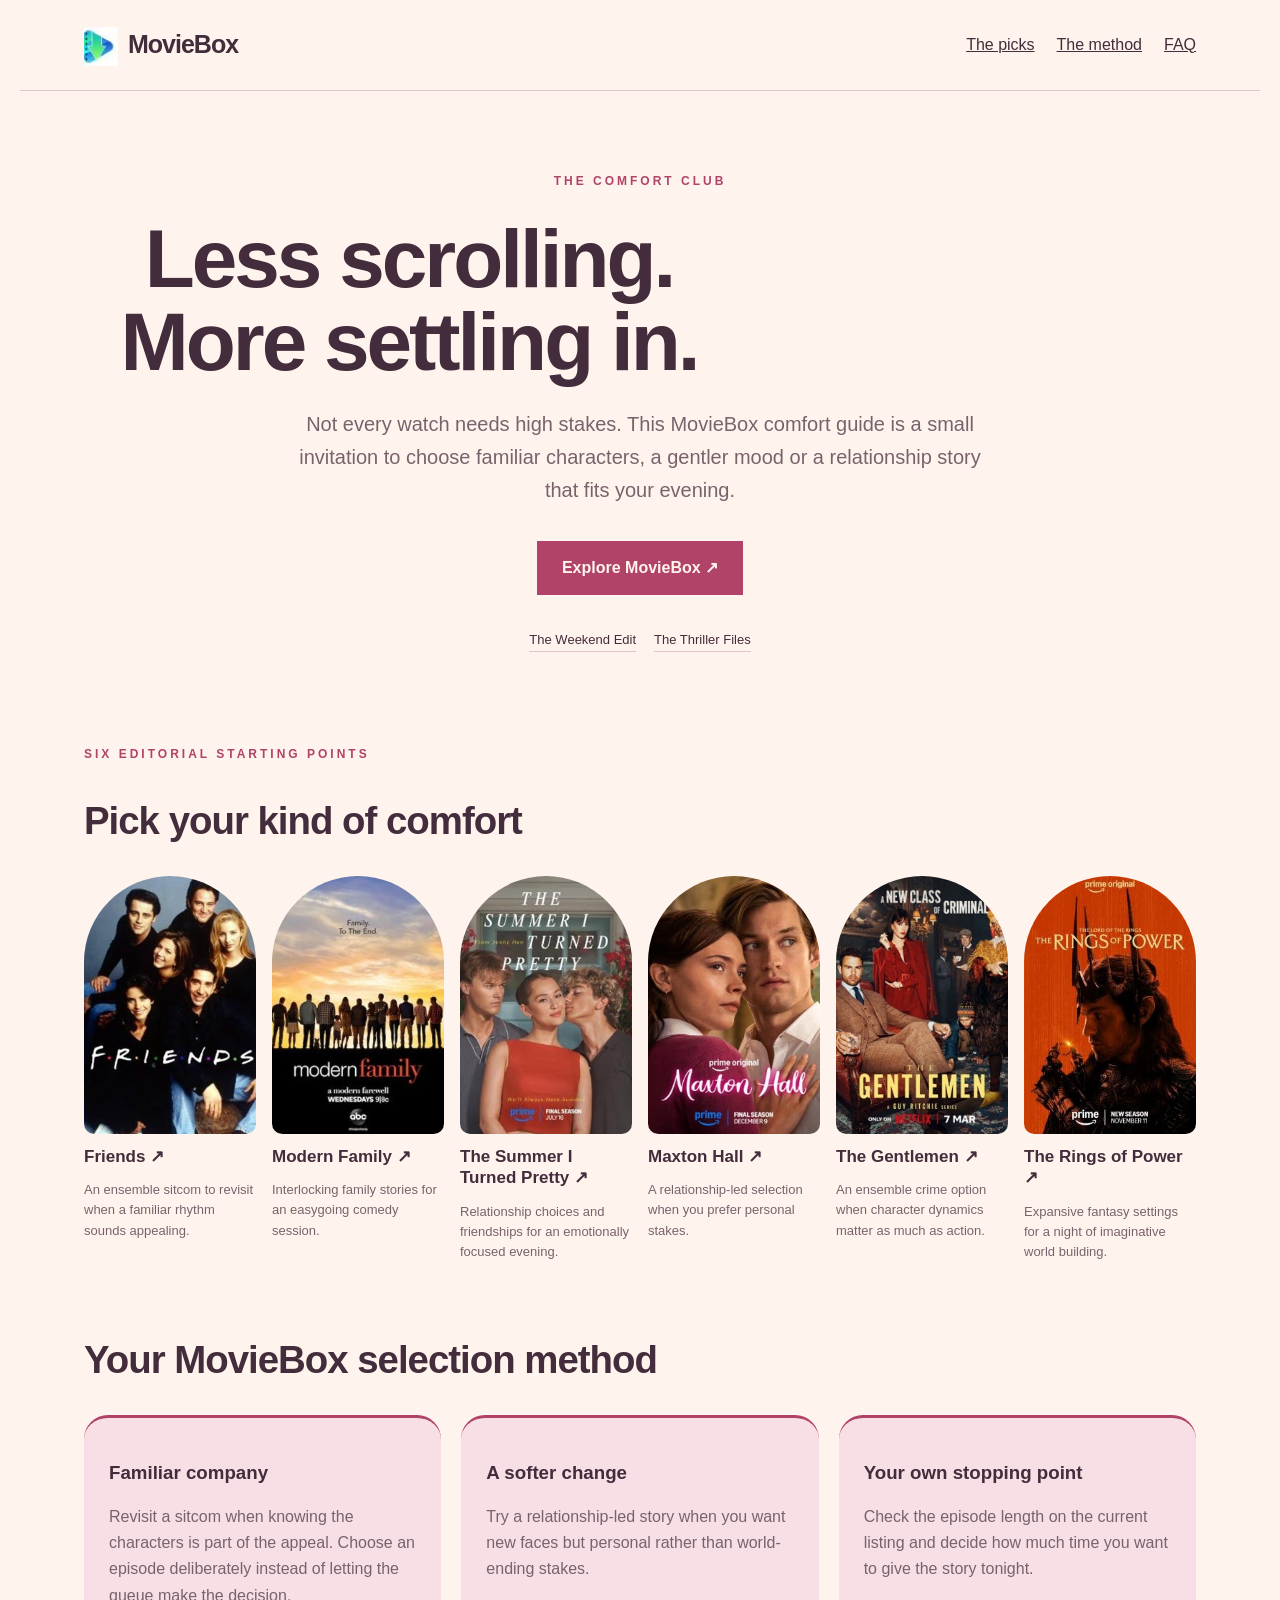
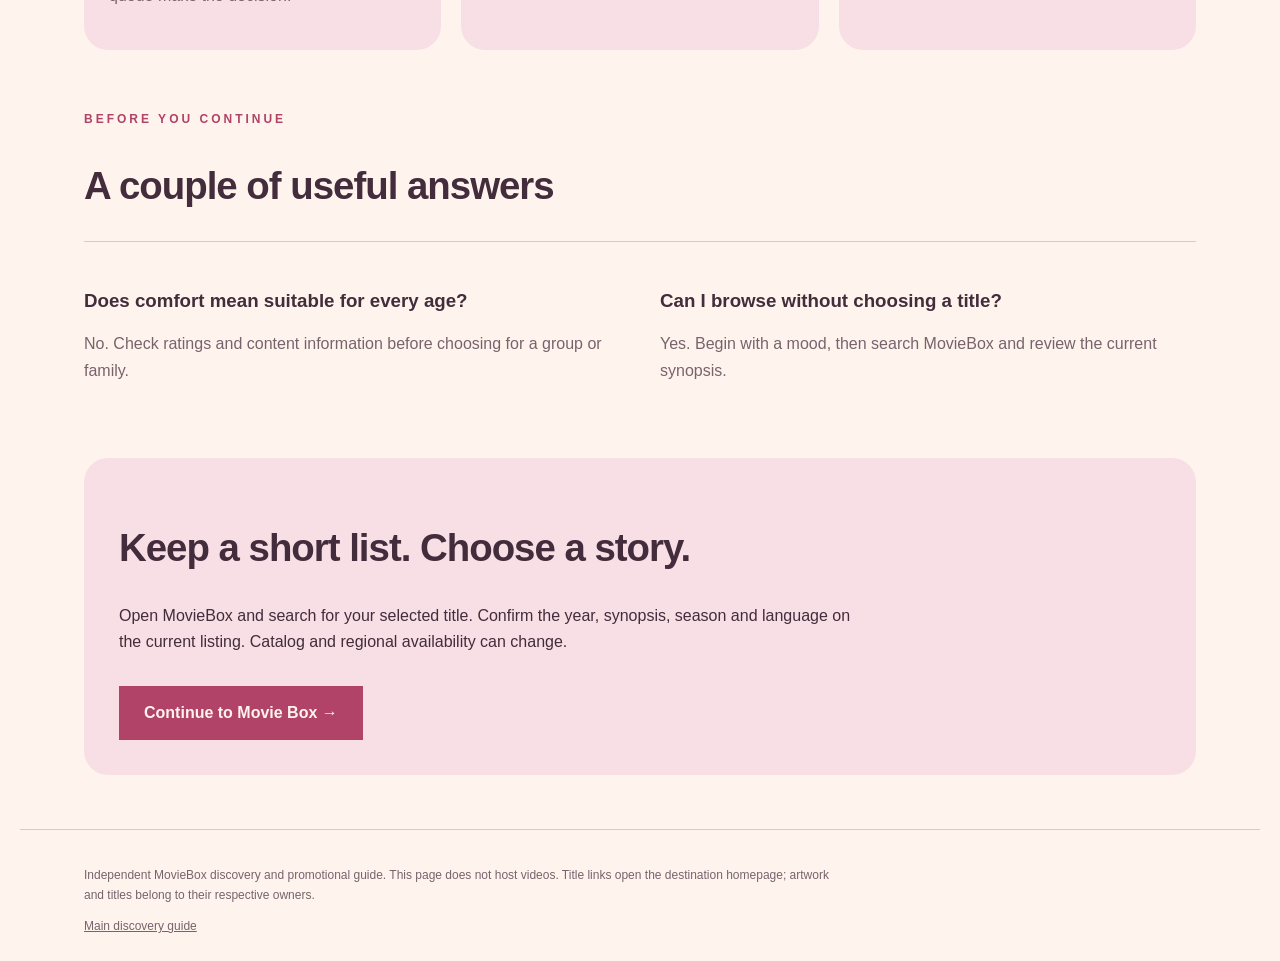
==== moviebox-comfort/index.html @ eea28c52 "Add three distinct MovieBox discovery pages with campaign tracking" ====
<!doctype html><html lang="en"><head><meta charset="utf-8"><meta name="viewport" content="width=device-width,initial-scale=1"><title>MovieBox Comfort Club | Comedy &amp; Feel-Good Watch Ideas</title><meta name="description" content="Find a lighter MovieBox watch with comfort comedies, familiar ensembles and relationship-led stories. Create a relaxed queue without endless scrolling."><meta name="keywords" content="moviebox comedy, movie box comfort watch, feel good series"><meta name="robots" content="index,follow"><link rel="canonical" href="https://ajingyx.github.io/movie-box/moviebox-comfort/"><meta property="og:type" content="website"><meta property="og:title" content="MovieBox Comfort Club | Comedy &amp; Feel-Good Watch Ideas"><meta property="og:description" content="Find a lighter MovieBox watch with comfort comedies, familiar ensembles and relationship-led stories. Create a relaxed queue without endless scrolling."><meta property="og:url" content="https://ajingyx.github.io/movie-box/moviebox-comfort/"><meta property="og:image" content="https://ajingyx.github.io/movie-box/assets/poster-31.jpg"><link rel="stylesheet" href="../editions.css"><script async src="https://www.googletagmanager.com/gtag/js?id=G-G60GH1EZV3"></script><script>window.dataLayer=window.dataLayer||[];function gtag(){dataLayer.push(arguments);}gtag('js',new Date());gtag('config','G-G60GH1EZV3');</script></head><body class="peach"><header><a class="brand" href="../"><img src="../assets/logo.png" alt="MovieBox">MovieBox</a><nav aria-label="Page navigation"><a href="#picks">The picks</a><a href="#method">The method</a><a href="#faq">FAQ</a></nav></header><main><section class="hero"><span class="eyebrow">THE COMFORT CLUB</span><h1>Less scrolling. More settling in.</h1><p class="intro">Not every watch needs high stakes. This MovieBox comfort guide is a small invitation to choose familiar characters, a gentler mood or a relationship story that fits your evening.</p><a class="cta" href="https://themoviebox.xyz?utm_source=sitesgithub3">Explore MovieBox ↗</a><div class="index"><a href="../moviebox-weekend/">The Weekend Edit</a><a href="../moviebox-thriller/">The Thriller Files</a></div></section><section class="collection" id="picks"><span class="eyebrow">SIX EDITORIAL STARTING POINTS</span><h2>Pick your kind of comfort</h2><div class="cards"><article class="card"><img src="../assets/poster-31.jpg" alt="Friends poster" loading="lazy"><h3><a href="https://themoviebox.xyz?utm_source=sitesgithub3">Friends ↗</a></h3><p>An ensemble sitcom to revisit when a familiar rhythm sounds appealing.</p></article><article class="card"><img src="../assets/poster-33.jpg" alt="Modern Family poster" loading="lazy"><h3><a href="https://themoviebox.xyz?utm_source=sitesgithub3">Modern Family ↗</a></h3><p>Interlocking family stories for an easygoing comedy session.</p></article><article class="card"><img src="../assets/poster-25.jpg" alt="The Summer I Turned Pretty poster" loading="lazy"><h3><a href="https://themoviebox.xyz?utm_source=sitesgithub3">The Summer I Turned Pretty ↗</a></h3><p>Relationship choices and friendships for an emotionally focused evening.</p></article><article class="card"><img src="../assets/poster-26.jpg" alt="Maxton Hall poster" loading="lazy"><h3><a href="https://themoviebox.xyz?utm_source=sitesgithub3">Maxton Hall ↗</a></h3><p>A relationship-led selection when you prefer personal stakes.</p></article><article class="card"><img src="../assets/poster-18.jpg" alt="The Gentlemen poster" loading="lazy"><h3><a href="https://themoviebox.xyz?utm_source=sitesgithub3">The Gentlemen ↗</a></h3><p>An ensemble crime option when character dynamics matter as much as action.</p></article><article class="card"><img src="../assets/poster-01.jpg" alt="The Rings of Power poster" loading="lazy"><h3><a href="https://themoviebox.xyz?utm_source=sitesgithub3">The Rings of Power ↗</a></h3><p>Expansive fantasy settings for a night of imaginative world building.</p></article></div></section><section id="method"><h2>Your MovieBox selection method</h2><div class="method"><article><h3>Familiar company</h3><p>Revisit a sitcom when knowing the characters is part of the appeal. Choose an episode deliberately instead of letting the queue make the decision.</p></article><article><h3>A softer change</h3><p>Try a relationship-led story when you want new faces but personal rather than world-ending stakes.</p></article><article><h3>Your own stopping point</h3><p>Check the episode length on the current listing and decide how much time you want to give the story tonight.</p></article></div></section><section id="faq"><span class="eyebrow">BEFORE YOU CONTINUE</span><h2>A couple of useful answers</h2><div class="faq"><article><h3>Does comfort mean suitable for every age?</h3><p>No. Check ratings and content information before choosing for a group or family.</p></article><article><h3>Can I browse without choosing a title?</h3><p>Yes. Begin with a mood, then search MovieBox and review the current synopsis.</p></article></div></section><section class="closing"><h2>Keep a short list. Choose a story.</h2><p>Open MovieBox and search for your selected title. Confirm the year, synopsis, season and language on the current listing. Catalog and regional availability can change.</p><a class="cta" href="https://themoviebox.xyz?utm_source=sitesgithub3">Continue to Movie Box →</a></section></main><footer><p>Independent MovieBox discovery and promotional guide. This page does not host videos. Title links open the destination homepage; artwork and titles belong to their respective owners.</p><a href="../">Main discovery guide</a></footer></body></html>
---- editions.css ----
*{box-sizing:border-box}html{scroll-behavior:smooth}body{margin:0;font:16px/1.65 Arial,sans-serif;background:var(--bg);color:var(--ink)}a{color:inherit}a:focus-visible{outline:3px solid var(--accent);outline-offset:6px}a:hover{background:var(--accent);color:var(--bg)}header,main,footer{max-width:1240px;margin:auto;padding:24px 5%}header{display:flex;justify-content:space-between;align-items:center;border-bottom:1px solid var(--line)}nav{display:flex;gap:22px}.brand{font-weight:900;text-decoration:none;letter-spacing:-1px;font-size:25px}.brand img{width:34px;vertical-align:middle;margin-right:10px}.eyebrow{font-size:12px;letter-spacing:3px;font-weight:bold;color:var(--accent)}h1{font-size:clamp(42px,6.4vw,88px);line-height:1.02;letter-spacing:-3px;max-width:860px;margin:24px 0}h2{font-size:clamp(26px,3vw,42px);line-height:1.2;letter-spacing:-1px}h3{line-height:1.25}p{max-width:750px}.hero{padding:52px 0 58px;position:relative}.intro{font-size:20px;max-width:700px;color:var(--muted)}.cta{display:inline-block;border:1px solid var(--accent);padding:13px 24px;background:var(--accent);color:var(--bg);font-weight:bold;text-decoration:none;margin-top:14px}.cta:hover{background:var(--ink);color:var(--bg)}.index{display:flex;gap:18px;flex-wrap:wrap;margin-top:34px}.index a{text-decoration:none;border-bottom:1px solid var(--line);font-size:13px}.collection{padding:30px 0}.cards{display:grid;grid-template-columns:repeat(6,minmax(0,1fr));gap:16px}.card img{width:100%;aspect-ratio:2/3;object-fit:cover;display:block}.card h3{font-size:17px;margin:12px 0 6px}.card p{font-size:13px;line-height:1.55;color:var(--muted)}.card a{text-decoration:none}.method{display:grid;grid-template-columns:repeat(3,1fr);gap:20px;margin:30px 0 55px}.method article{padding:25px;background:var(--panel);border-top:3px solid var(--accent)}.method p,.faq p{color:var(--muted)}.faq{display:grid;grid-template-columns:1fr 1fr;gap:40px;border-top:1px solid var(--line);padding:28px 0}.closing{margin:30px 0;padding:35px;background:var(--panel)}footer{font-size:12px;color:var(--muted);border-top:1px solid var(--line)}.paper{--bg:#f5f0e6;--ink:#26251f;--muted:#666153;--accent:#9d4328;--panel:#e9e2d4;--line:#c9c0ae}.paper h1,.paper h2{font-family:Georgia,serif;font-weight:normal}.paper .hero{border-bottom:5px double var(--ink)}.paper .cards{grid-template-columns:repeat(3,1fr)}.paper .card{display:grid;grid-template-columns:90px 1fr;gap:16px;border-bottom:1px solid var(--line);padding-bottom:20px}.paper .card img{grid-row:1/3}.paper .card h3,.paper .card p{margin:0}.noir{--bg:#10151b;--ink:#edf2f5;--muted:#a6b2bd;--accent:#78e0df;--panel:#1a242e;--line:#35424c}.noir .eyebrow,.noir .index,.noir .method h3{font-family:monospace}.noir .hero{padding-right:15%;border-left:2px solid var(--accent);padding-left:30px}.noir .card{border:1px solid var(--line);padding:10px}.peach{--bg:#fff4ed;--ink:#432c3b;--muted:#78636d;--accent:#b14268;--panel:#f7dfe5;--line:#dfc6ce}.peach h1{max-width:650px}.peach .hero{text-align:center}.peach .hero p{margin-left:auto;margin-right:auto}.peach .index{justify-content:center}.peach .card img{border-radius:100px 100px 12px 12px}.peach .method article,.peach .closing{border-radius:24px}.atlas{--bg:#122c29;--ink:#f4edd8;--muted:#b5c7b6;--accent:#d9bd73;--panel:#203d35;--line:#496155}.atlas h1,.atlas h2{font-family:Georgia,serif;font-weight:normal}.atlas .hero{border-bottom:1px solid var(--accent)}.atlas .cards{grid-template-columns:repeat(3,1fr)}.atlas .card{display:grid;grid-template-columns:110px 1fr;gap:18px;border-bottom:1px solid var(--line);padding:15px 0}.atlas .card img{grid-row:1/3;border-radius:60px 60px 0 0}.atlas .card h3,.atlas .card p{margin:0}.signal{--bg:#f5f6f3;--ink:#172632;--muted:#52636e;--accent:#c84b17;--panel:#e2e8e7;--line:#b8c5c7}.signal header{border-bottom:8px solid var(--ink)}.signal .hero{display:grid;grid-template-columns:2fr 1fr;gap:16px}.signal .hero h1{grid-row:2/5}.signal .hero .eyebrow{grid-column:1/-1}.signal .hero .index{grid-column:1/-1}.signal .method article{border:1px solid var(--ink);box-shadow:5px 5px 0 var(--ink)}.studio{--bg:#15102c;--ink:#faf6ff;--muted:#bcb3d3;--accent:#c9b1ff;--panel:#27203e;--line:#504761}.studio .hero{max-width:780px;margin:auto;text-align:center}.studio .index{justify-content:center}.studio .cards{grid-template-columns:repeat(3,1fr)}.studio .card{background:var(--panel);padding:18px;border-radius:18px;display:grid;grid-template-columns:95px 1fr;gap:14px}.studio .card img{grid-row:1/3;border-radius:8px}.studio .card h3,.studio .card p{margin:0}.studio .method{counter-reset:steps}.studio .method article{border-radius:18px;border:none}.studio .closing{border-radius:24px}@media(max-width:760px){header{align-items:flex-start;gap:15px}nav{gap:12px;font-size:13px}.brand{font-size:20px}h1{letter-spacing:-1.5px}.hero{padding-top:30px}.intro{font-size:17px}.cards{grid-template-columns:repeat(3,1fr);gap:12px}.paper .cards,.atlas .cards,.studio .cards{grid-template-columns:1fr}.method,.faq{grid-template-columns:1fr;gap:16px}.signal .hero{display:block}.noir .hero{padding-right:0;padding-left:15px}.card p{font-size:12px}.index{gap:12px}}
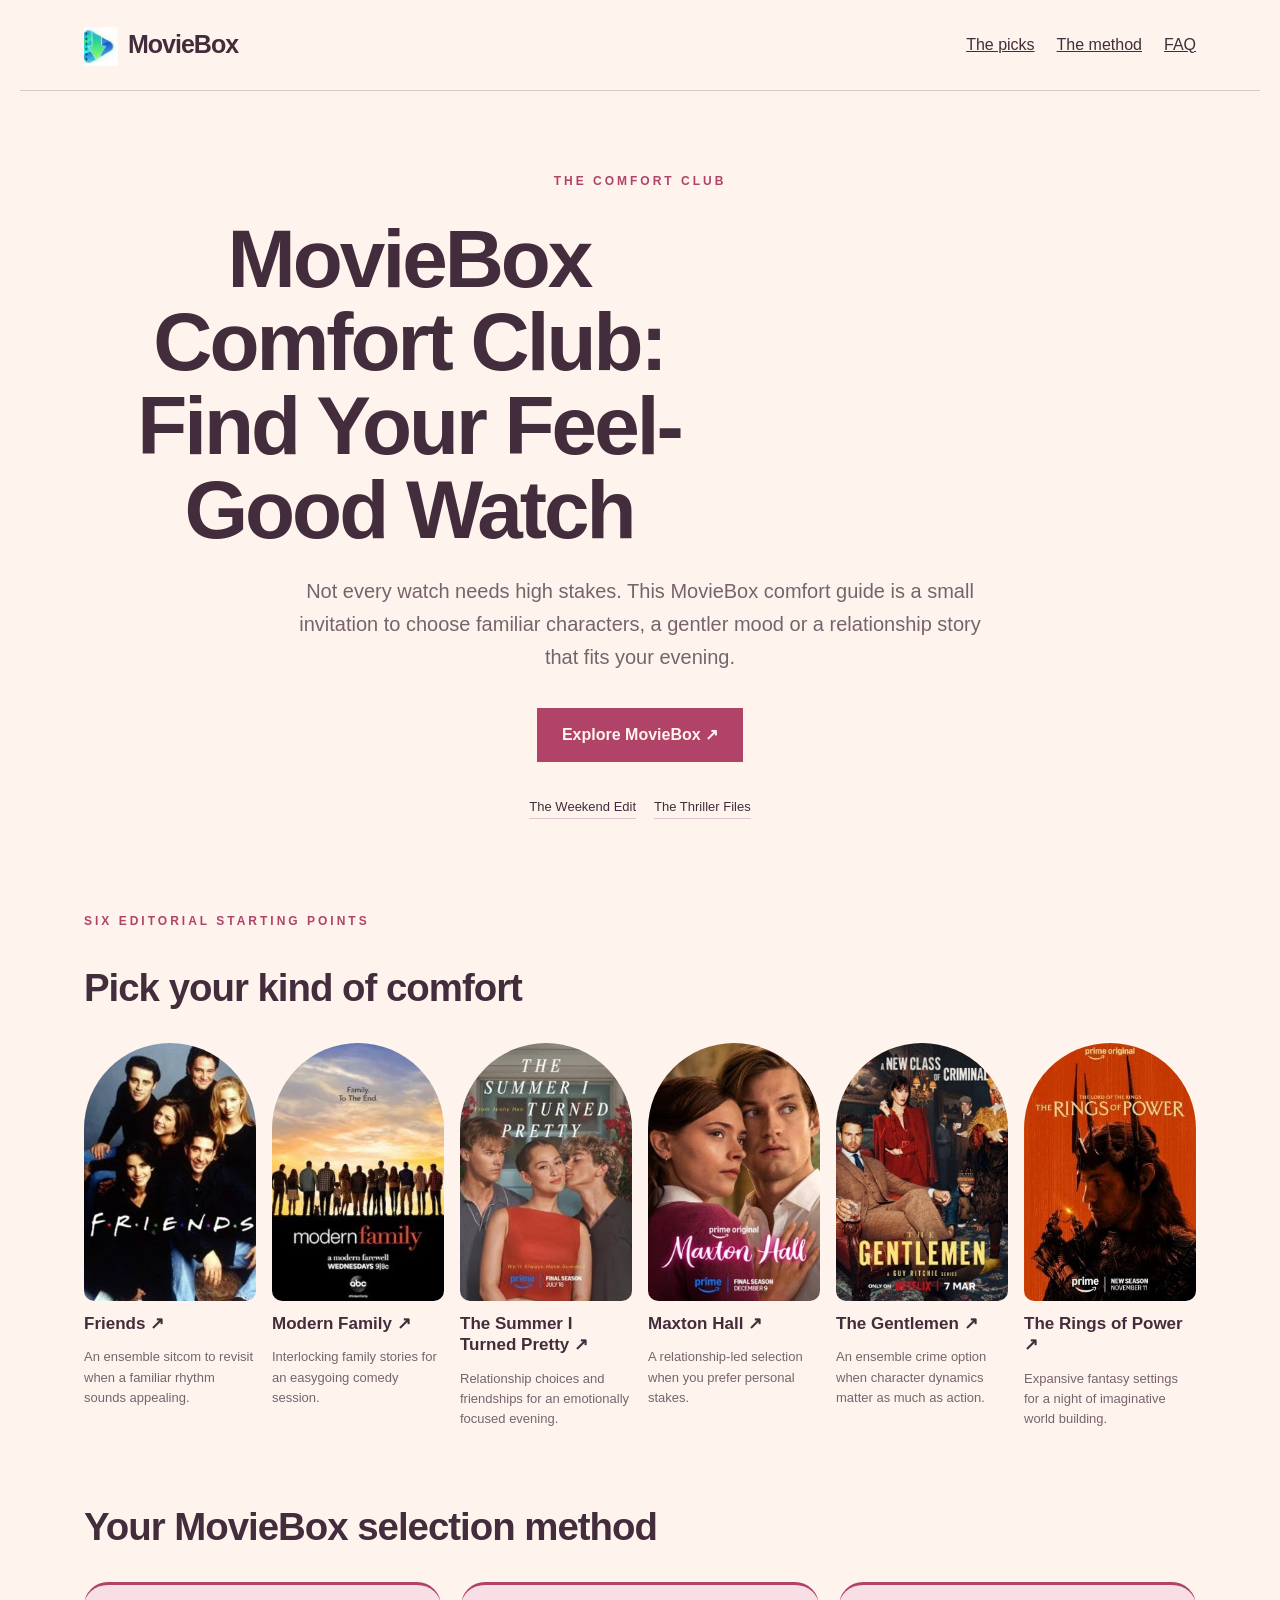
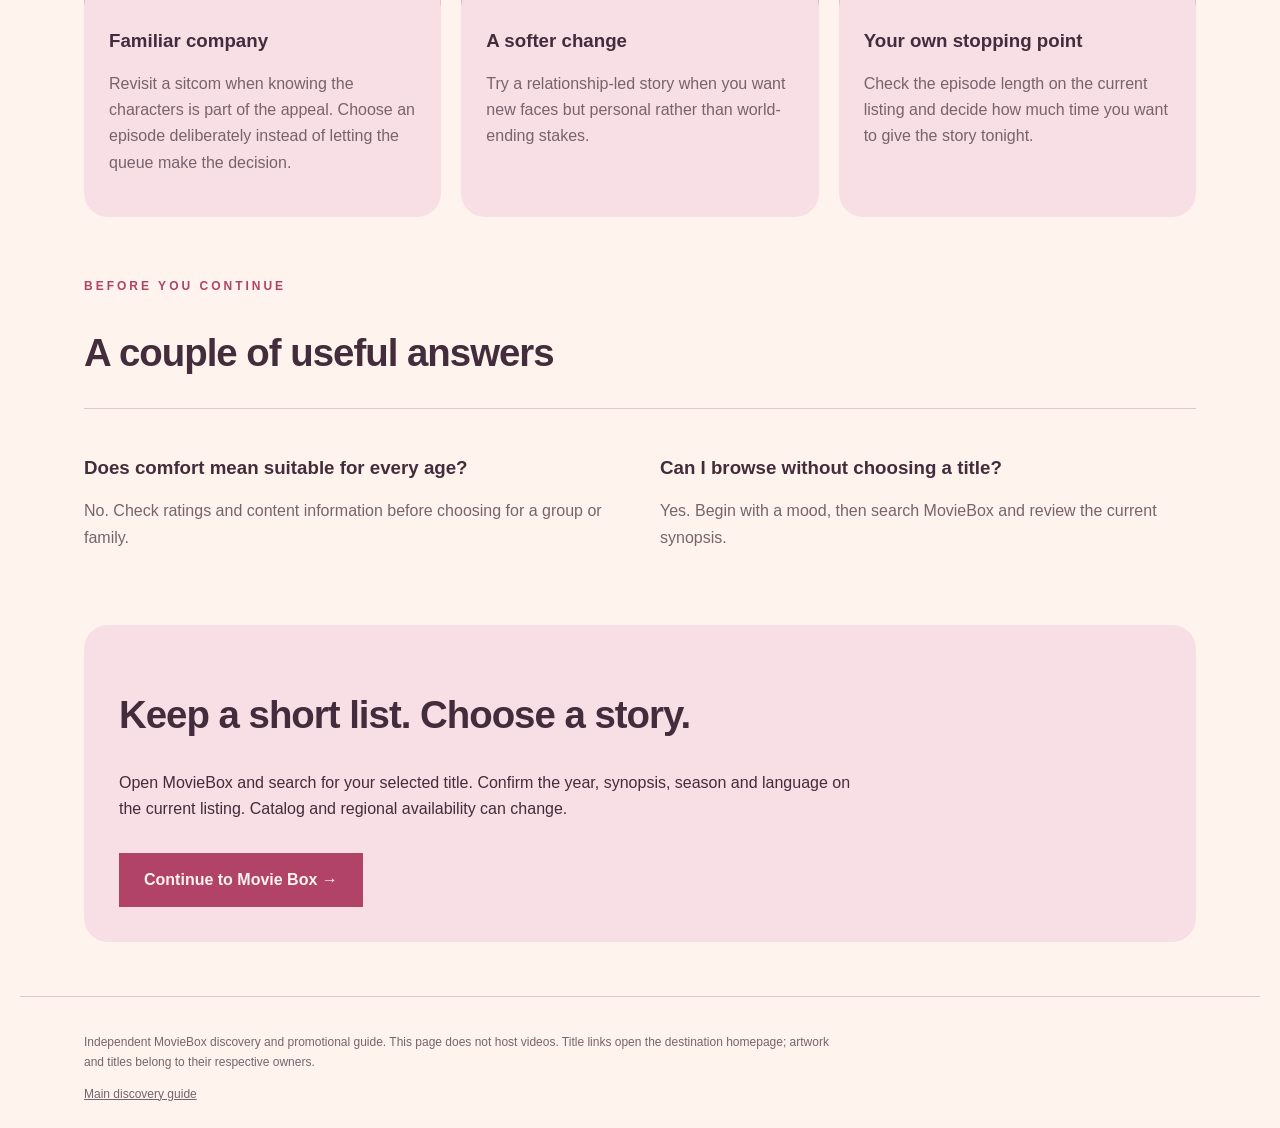
==== commit 8b0584f3: "Include MovieBox brand in discovery page H1 headings" ====
--- a/moviebox-comfort/index.html
+++ b/moviebox-comfort/index.html
@@ -1 +1 @@
-<!doctype html><html lang="en"><head><meta charset="utf-8"><meta name="viewport" content="width=device-width,initial-scale=1"><title>MovieBox Comfort Club | Comedy &amp; Feel-Good Watch Ideas</title><meta name="description" content="Find a lighter MovieBox watch with comfort comedies, familiar ensembles and relationship-led stories. Create a relaxed queue without endless scrolling."><meta name="keywords" content="moviebox comedy, movie box comfort watch, feel good series"><meta name="robots" content="index,follow"><link rel="canonical" href="https://ajingyx.github.io/movie-box/moviebox-comfort/"><meta property="og:type" content="website"><meta property="og:title" content="MovieBox Comfort Club | Comedy &amp; Feel-Good Watch Ideas"><meta property="og:description" content="Find a lighter MovieBox watch with comfort comedies, familiar ensembles and relationship-led stories. Create a relaxed queue without endless scrolling."><meta property="og:url" content="https://ajingyx.github.io/movie-box/moviebox-comfort/"><meta property="og:image" content="https://ajingyx.github.io/movie-box/assets/poster-31.jpg"><link rel="stylesheet" href="../editions.css"><script async src="https://www.googletagmanager.com/gtag/js?id=G-G60GH1EZV3"></script><script>window.dataLayer=window.dataLayer||[];function gtag(){dataLayer.push(arguments);}gtag('js',new Date());gtag('config','G-G60GH1EZV3');</script></head><body class="peach"><header><a class="brand" href="../"><img src="../assets/logo.png" alt="MovieBox">MovieBox</a><nav aria-label="Page navigation"><a href="#picks">The picks</a><a href="#method">The method</a><a href="#faq">FAQ</a></nav></header><main><section class="hero"><span class="eyebrow">THE COMFORT CLUB</span><h1>Less scrolling. More settling in.</h1><p class="intro">Not every watch needs high stakes. This MovieBox comfort guide is a small invitation to choose familiar characters, a gentler mood or a relationship story that fits your evening.</p><a class="cta" href="https://themoviebox.xyz?utm_source=sitesgithub3">Explore MovieBox ↗</a><div class="index"><a href="../moviebox-weekend/">The Weekend Edit</a><a href="../moviebox-thriller/">The Thriller Files</a></div></section><section class="collection" id="picks"><span class="eyebrow">SIX EDITORIAL STARTING POINTS</span><h2>Pick your kind of comfort</h2><div class="cards"><article class="card"><img src="../assets/poster-31.jpg" alt="Friends poster" loading="lazy"><h3><a href="https://themoviebox.xyz?utm_source=sitesgithub3">Friends ↗</a></h3><p>An ensemble sitcom to revisit when a familiar rhythm sounds appealing.</p></article><article class="card"><img src="../assets/poster-33.jpg" alt="Modern Family poster" loading="lazy"><h3><a href="https://themoviebox.xyz?utm_source=sitesgithub3">Modern Family ↗</a></h3><p>Interlocking family stories for an easygoing comedy session.</p></article><article class="card"><img src="../assets/poster-25.jpg" alt="The Summer I Turned Pretty poster" loading="lazy"><h3><a href="https://themoviebox.xyz?utm_source=sitesgithub3">The Summer I Turned Pretty ↗</a></h3><p>Relationship choices and friendships for an emotionally focused evening.</p></article><article class="card"><img src="../assets/poster-26.jpg" alt="Maxton Hall poster" loading="lazy"><h3><a href="https://themoviebox.xyz?utm_source=sitesgithub3">Maxton Hall ↗</a></h3><p>A relationship-led selection when you prefer personal stakes.</p></article><article class="card"><img src="../assets/poster-18.jpg" alt="The Gentlemen poster" loading="lazy"><h3><a href="https://themoviebox.xyz?utm_source=sitesgithub3">The Gentlemen ↗</a></h3><p>An ensemble crime option when character dynamics matter as much as action.</p></article><article class="card"><img src="../assets/poster-01.jpg" alt="The Rings of Power poster" loading="lazy"><h3><a href="https://themoviebox.xyz?utm_source=sitesgithub3">The Rings of Power ↗</a></h3><p>Expansive fantasy settings for a night of imaginative world building.</p></article></div></section><section id="method"><h2>Your MovieBox selection method</h2><div class="method"><article><h3>Familiar company</h3><p>Revisit a sitcom when knowing the characters is part of the appeal. Choose an episode deliberately instead of letting the queue make the decision.</p></article><article><h3>A softer change</h3><p>Try a relationship-led story when you want new faces but personal rather than world-ending stakes.</p></article><article><h3>Your own stopping point</h3><p>Check the episode length on the current listing and decide how much time you want to give the story tonight.</p></article></div></section><section id="faq"><span class="eyebrow">BEFORE YOU CONTINUE</span><h2>A couple of useful answers</h2><div class="faq"><article><h3>Does comfort mean suitable for every age?</h3><p>No. Check ratings and content information before choosing for a group or family.</p></article><article><h3>Can I browse without choosing a title?</h3><p>Yes. Begin with a mood, then search MovieBox and review the current synopsis.</p></article></div></section><section class="closing"><h2>Keep a short list. Choose a story.</h2><p>Open MovieBox and search for your selected title. Confirm the year, synopsis, season and language on the current listing. Catalog and regional availability can change.</p><a class="cta" href="https://themoviebox.xyz?utm_source=sitesgithub3">Continue to Movie Box →</a></section></main><footer><p>Independent MovieBox discovery and promotional guide. This page does not host videos. Title links open the destination homepage; artwork and titles belong to their respective owners.</p><a href="../">Main discovery guide</a></footer></body></html>+<!doctype html><html lang="en"><head><meta charset="utf-8"><meta name="viewport" content="width=device-width,initial-scale=1"><title>MovieBox Comfort Club | Comedy &amp; Feel-Good Watch Ideas</title><meta name="description" content="Find a lighter MovieBox watch with comfort comedies, familiar ensembles and relationship-led stories. Create a relaxed queue without endless scrolling."><meta name="keywords" content="moviebox comedy, movie box comfort watch, feel good series"><meta name="robots" content="index,follow"><link rel="canonical" href="https://ajingyx.github.io/movie-box/moviebox-comfort/"><meta property="og:type" content="website"><meta property="og:title" content="MovieBox Comfort Club | Comedy &amp; Feel-Good Watch Ideas"><meta property="og:description" content="Find a lighter MovieBox watch with comfort comedies, familiar ensembles and relationship-led stories. Create a relaxed queue without endless scrolling."><meta property="og:url" content="https://ajingyx.github.io/movie-box/moviebox-comfort/"><meta property="og:image" content="https://ajingyx.github.io/movie-box/assets/poster-31.jpg"><link rel="stylesheet" href="../editions.css"><script async src="https://www.googletagmanager.com/gtag/js?id=G-G60GH1EZV3"></script><script>window.dataLayer=window.dataLayer||[];function gtag(){dataLayer.push(arguments);}gtag('js',new Date());gtag('config','G-G60GH1EZV3');</script></head><body class="peach"><header><a class="brand" href="../"><img src="../assets/logo.png" alt="MovieBox">MovieBox</a><nav aria-label="Page navigation"><a href="#picks">The picks</a><a href="#method">The method</a><a href="#faq">FAQ</a></nav></header><main><section class="hero"><span class="eyebrow">THE COMFORT CLUB</span><h1>MovieBox Comfort Club: Find Your Feel-Good Watch</h1><p class="intro">Not every watch needs high stakes. This MovieBox comfort guide is a small invitation to choose familiar characters, a gentler mood or a relationship story that fits your evening.</p><a class="cta" href="https://themoviebox.xyz?utm_source=sitesgithub3">Explore MovieBox ↗</a><div class="index"><a href="../moviebox-weekend/">The Weekend Edit</a><a href="../moviebox-thriller/">The Thriller Files</a></div></section><section class="collection" id="picks"><span class="eyebrow">SIX EDITORIAL STARTING POINTS</span><h2>Pick your kind of comfort</h2><div class="cards"><article class="card"><img src="../assets/poster-31.jpg" alt="Friends poster" loading="lazy"><h3><a href="https://themoviebox.xyz?utm_source=sitesgithub3">Friends ↗</a></h3><p>An ensemble sitcom to revisit when a familiar rhythm sounds appealing.</p></article><article class="card"><img src="../assets/poster-33.jpg" alt="Modern Family poster" loading="lazy"><h3><a href="https://themoviebox.xyz?utm_source=sitesgithub3">Modern Family ↗</a></h3><p>Interlocking family stories for an easygoing comedy session.</p></article><article class="card"><img src="../assets/poster-25.jpg" alt="The Summer I Turned Pretty poster" loading="lazy"><h3><a href="https://themoviebox.xyz?utm_source=sitesgithub3">The Summer I Turned Pretty ↗</a></h3><p>Relationship choices and friendships for an emotionally focused evening.</p></article><article class="card"><img src="../assets/poster-26.jpg" alt="Maxton Hall poster" loading="lazy"><h3><a href="https://themoviebox.xyz?utm_source=sitesgithub3">Maxton Hall ↗</a></h3><p>A relationship-led selection when you prefer personal stakes.</p></article><article class="card"><img src="../assets/poster-18.jpg" alt="The Gentlemen poster" loading="lazy"><h3><a href="https://themoviebox.xyz?utm_source=sitesgithub3">The Gentlemen ↗</a></h3><p>An ensemble crime option when character dynamics matter as much as action.</p></article><article class="card"><img src="../assets/poster-01.jpg" alt="The Rings of Power poster" loading="lazy"><h3><a href="https://themoviebox.xyz?utm_source=sitesgithub3">The Rings of Power ↗</a></h3><p>Expansive fantasy settings for a night of imaginative world building.</p></article></div></section><section id="method"><h2>Your MovieBox selection method</h2><div class="method"><article><h3>Familiar company</h3><p>Revisit a sitcom when knowing the characters is part of the appeal. Choose an episode deliberately instead of letting the queue make the decision.</p></article><article><h3>A softer change</h3><p>Try a relationship-led story when you want new faces but personal rather than world-ending stakes.</p></article><article><h3>Your own stopping point</h3><p>Check the episode length on the current listing and decide how much time you want to give the story tonight.</p></article></div></section><section id="faq"><span class="eyebrow">BEFORE YOU CONTINUE</span><h2>A couple of useful answers</h2><div class="faq"><article><h3>Does comfort mean suitable for every age?</h3><p>No. Check ratings and content information before choosing for a group or family.</p></article><article><h3>Can I browse without choosing a title?</h3><p>Yes. Begin with a mood, then search MovieBox and review the current synopsis.</p></article></div></section><section class="closing"><h2>Keep a short list. Choose a story.</h2><p>Open MovieBox and search for your selected title. Confirm the year, synopsis, season and language on the current listing. Catalog and regional availability can change.</p><a class="cta" href="https://themoviebox.xyz?utm_source=sitesgithub3">Continue to Movie Box →</a></section></main><footer><p>Independent MovieBox discovery and promotional guide. This page does not host videos. Title links open the destination homepage; artwork and titles belong to their respective owners.</p><a href="../">Main discovery guide</a></footer></body></html>
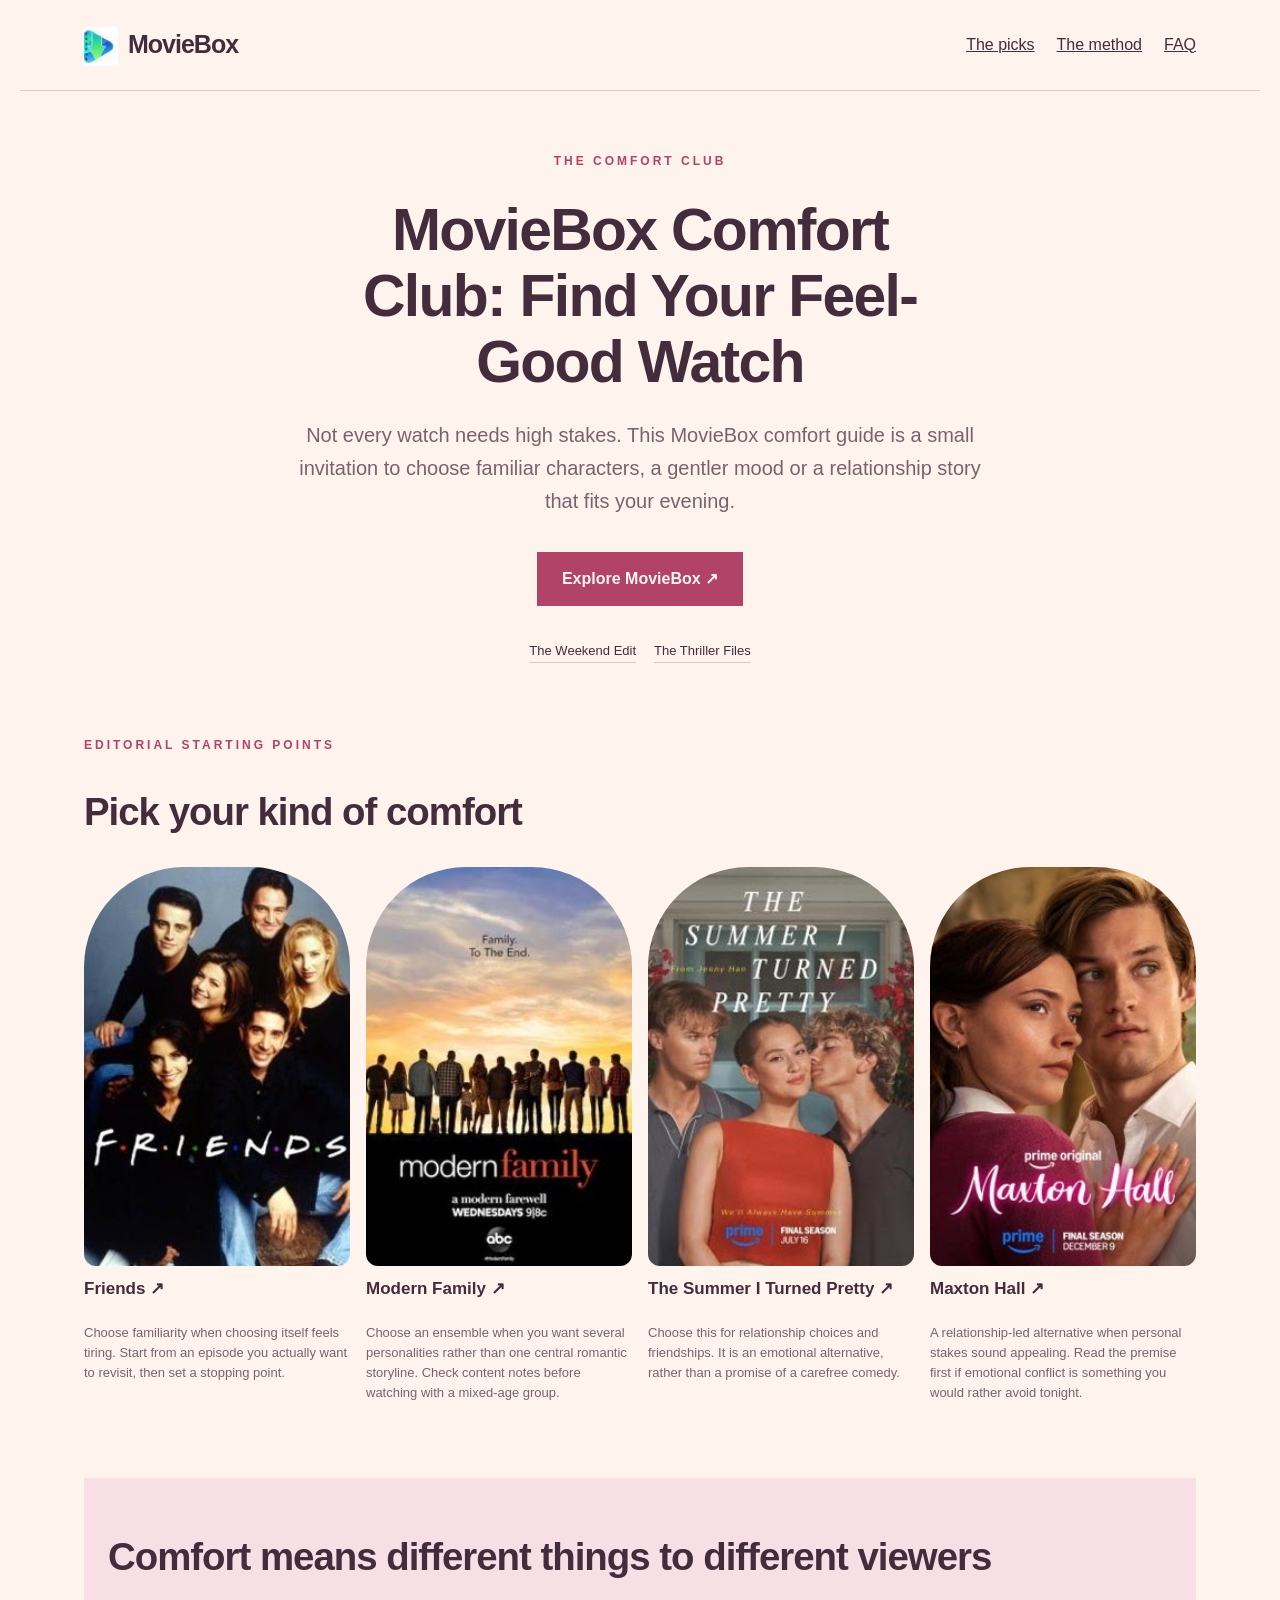
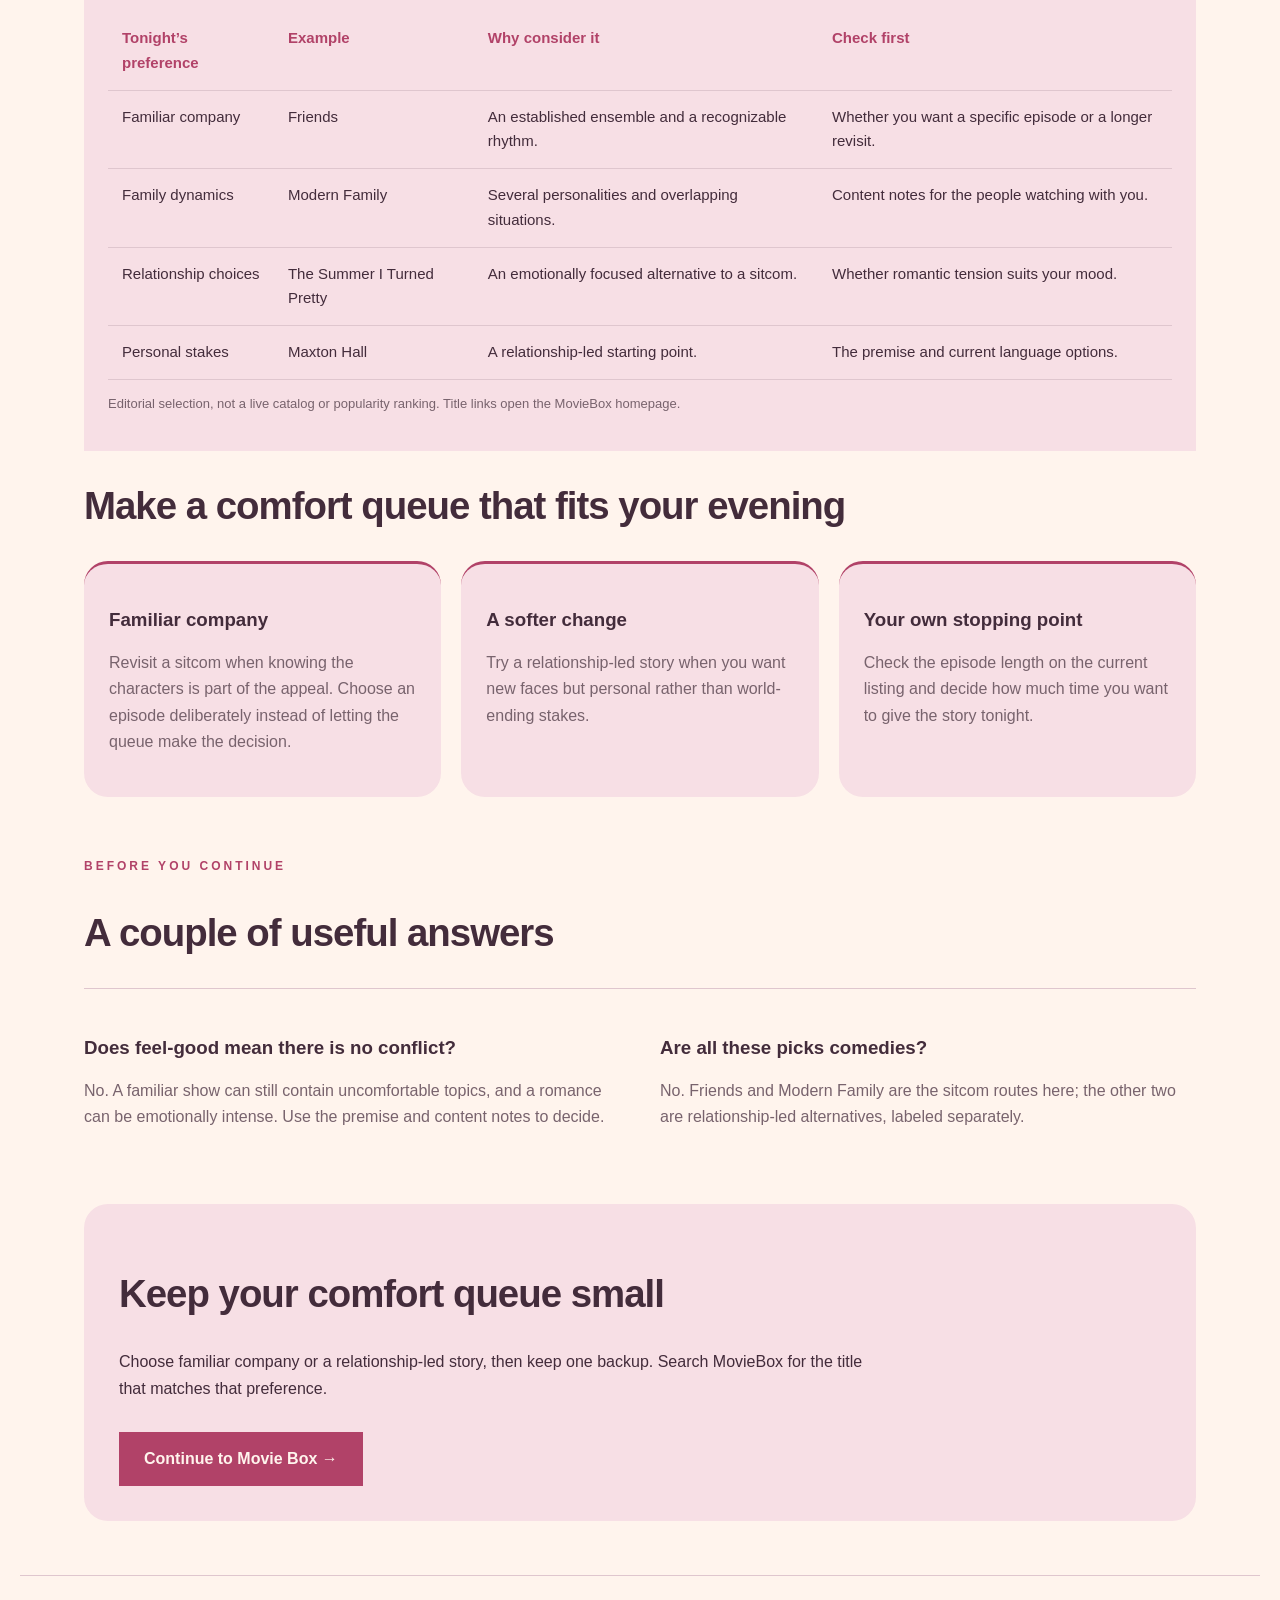
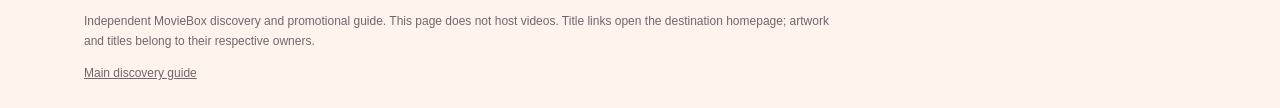
==== commit 8305f854: "Give MovieBox guides distinct editorial content and improve mobile browsing" ====
--- a/moviebox-comfort/index.html
+++ b/moviebox-comfort/index.html
@@ -1 +1 @@
-<!doctype html><html lang="en"><head><meta charset="utf-8"><meta name="viewport" content="width=device-width,initial-scale=1"><title>MovieBox Comfort Club | Comedy &amp; Feel-Good Watch Ideas</title><meta name="description" content="Find a lighter MovieBox watch with comfort comedies, familiar ensembles and relationship-led stories. Create a relaxed queue without endless scrolling."><meta name="keywords" content="moviebox comedy, movie box comfort watch, feel good series"><meta name="robots" content="index,follow"><link rel="canonical" href="https://ajingyx.github.io/movie-box/moviebox-comfort/"><meta property="og:type" content="website"><meta property="og:title" content="MovieBox Comfort Club | Comedy &amp; Feel-Good Watch Ideas"><meta property="og:description" content="Find a lighter MovieBox watch with comfort comedies, familiar ensembles and relationship-led stories. Create a relaxed queue without endless scrolling."><meta property="og:url" content="https://ajingyx.github.io/movie-box/moviebox-comfort/"><meta property="og:image" content="https://ajingyx.github.io/movie-box/assets/poster-31.jpg"><link rel="stylesheet" href="../editions.css"><script async src="https://www.googletagmanager.com/gtag/js?id=G-G60GH1EZV3"></script><script>window.dataLayer=window.dataLayer||[];function gtag(){dataLayer.push(arguments);}gtag('js',new Date());gtag('config','G-G60GH1EZV3');</script></head><body class="peach"><header><a class="brand" href="../"><img src="../assets/logo.png" alt="MovieBox">MovieBox</a><nav aria-label="Page navigation"><a href="#picks">The picks</a><a href="#method">The method</a><a href="#faq">FAQ</a></nav></header><main><section class="hero"><span class="eyebrow">THE COMFORT CLUB</span><h1>MovieBox Comfort Club: Find Your Feel-Good Watch</h1><p class="intro">Not every watch needs high stakes. This MovieBox comfort guide is a small invitation to choose familiar characters, a gentler mood or a relationship story that fits your evening.</p><a class="cta" href="https://themoviebox.xyz?utm_source=sitesgithub3">Explore MovieBox ↗</a><div class="index"><a href="../moviebox-weekend/">The Weekend Edit</a><a href="../moviebox-thriller/">The Thriller Files</a></div></section><section class="collection" id="picks"><span class="eyebrow">SIX EDITORIAL STARTING POINTS</span><h2>Pick your kind of comfort</h2><div class="cards"><article class="card"><img src="../assets/poster-31.jpg" alt="Friends poster" loading="lazy"><h3><a href="https://themoviebox.xyz?utm_source=sitesgithub3">Friends ↗</a></h3><p>An ensemble sitcom to revisit when a familiar rhythm sounds appealing.</p></article><article class="card"><img src="../assets/poster-33.jpg" alt="Modern Family poster" loading="lazy"><h3><a href="https://themoviebox.xyz?utm_source=sitesgithub3">Modern Family ↗</a></h3><p>Interlocking family stories for an easygoing comedy session.</p></article><article class="card"><img src="../assets/poster-25.jpg" alt="The Summer I Turned Pretty poster" loading="lazy"><h3><a href="https://themoviebox.xyz?utm_source=sitesgithub3">The Summer I Turned Pretty ↗</a></h3><p>Relationship choices and friendships for an emotionally focused evening.</p></article><article class="card"><img src="../assets/poster-26.jpg" alt="Maxton Hall poster" loading="lazy"><h3><a href="https://themoviebox.xyz?utm_source=sitesgithub3">Maxton Hall ↗</a></h3><p>A relationship-led selection when you prefer personal stakes.</p></article><article class="card"><img src="../assets/poster-18.jpg" alt="The Gentlemen poster" loading="lazy"><h3><a href="https://themoviebox.xyz?utm_source=sitesgithub3">The Gentlemen ↗</a></h3><p>An ensemble crime option when character dynamics matter as much as action.</p></article><article class="card"><img src="../assets/poster-01.jpg" alt="The Rings of Power poster" loading="lazy"><h3><a href="https://themoviebox.xyz?utm_source=sitesgithub3">The Rings of Power ↗</a></h3><p>Expansive fantasy settings for a night of imaginative world building.</p></article></div></section><section id="method"><h2>Your MovieBox selection method</h2><div class="method"><article><h3>Familiar company</h3><p>Revisit a sitcom when knowing the characters is part of the appeal. Choose an episode deliberately instead of letting the queue make the decision.</p></article><article><h3>A softer change</h3><p>Try a relationship-led story when you want new faces but personal rather than world-ending stakes.</p></article><article><h3>Your own stopping point</h3><p>Check the episode length on the current listing and decide how much time you want to give the story tonight.</p></article></div></section><section id="faq"><span class="eyebrow">BEFORE YOU CONTINUE</span><h2>A couple of useful answers</h2><div class="faq"><article><h3>Does comfort mean suitable for every age?</h3><p>No. Check ratings and content information before choosing for a group or family.</p></article><article><h3>Can I browse without choosing a title?</h3><p>Yes. Begin with a mood, then search MovieBox and review the current synopsis.</p></article></div></section><section class="closing"><h2>Keep a short list. Choose a story.</h2><p>Open MovieBox and search for your selected title. Confirm the year, synopsis, season and language on the current listing. Catalog and regional availability can change.</p><a class="cta" href="https://themoviebox.xyz?utm_source=sitesgithub3">Continue to Movie Box →</a></section></main><footer><p>Independent MovieBox discovery and promotional guide. This page does not host videos. Title links open the destination homepage; artwork and titles belong to their respective owners.</p><a href="../">Main discovery guide</a></footer></body></html>+<!doctype html><html lang="en"><head><meta charset="utf-8"><meta name="viewport" content="width=device-width,initial-scale=1"><title>MovieBox Comfort Club | Comedy &amp; Feel-Good Watch Ideas</title><meta name="description" content="Find a lighter MovieBox watch with comfort comedies, familiar ensembles and relationship-led stories. Create a relaxed queue without endless scrolling."><meta name="keywords" content="moviebox comedy, movie box comfort watch, feel good series"><meta name="robots" content="index,follow"><link rel="canonical" href="https://ajingyx.github.io/movie-box/moviebox-comfort/"><meta property="og:type" content="website"><meta property="og:title" content="MovieBox Comfort Club | Comedy &amp; Feel-Good Watch Ideas"><meta property="og:description" content="Find a lighter MovieBox watch with comfort comedies, familiar ensembles and relationship-led stories. Create a relaxed queue without endless scrolling."><meta property="og:url" content="https://ajingyx.github.io/movie-box/moviebox-comfort/"><meta property="og:image" content="https://ajingyx.github.io/movie-box/assets/poster-31.jpg"><link rel="stylesheet" href="../editions.css"><script async src="https://www.googletagmanager.com/gtag/js?id=G-G60GH1EZV3"></script><script>window.dataLayer=window.dataLayer||[];function gtag(){dataLayer.push(arguments);}gtag('js',new Date());gtag('config','G-G60GH1EZV3');</script></head><body class="peach"><a class="skip" href="#main">Skip to content</a><header><a class="brand" href="../"><img src="../assets/logo.png" alt="MovieBox">MovieBox</a><nav aria-label="Page navigation"><a href="#picks">The picks</a><a href="#method">The method</a><a href="#faq">FAQ</a></nav></header><main id="main"><section class="hero"><span class="eyebrow">THE COMFORT CLUB</span><h1>MovieBox Comfort Club: Find Your Feel-Good Watch</h1><p class="intro">Not every watch needs high stakes. This MovieBox comfort guide is a small invitation to choose familiar characters, a gentler mood or a relationship story that fits your evening.</p><a class="cta" href="https://themoviebox.xyz?utm_source=sitesgithub3">Explore MovieBox ↗</a><div class="index"><a href="../moviebox-weekend/">The Weekend Edit</a><a href="../moviebox-thriller/">The Thriller Files</a></div></section><section class="collection" id="picks"><span class="eyebrow">EDITORIAL STARTING POINTS</span><h2>Pick your kind of comfort</h2><div class="cards"><article class="card"><img src="../assets/poster-31.jpg" alt="Friends poster" loading="lazy" width="250" height="375"><h3><a href="https://themoviebox.xyz?utm_source=sitesgithub3" rel="sponsored">Friends ↗</a></h3><p>Choose familiarity when choosing itself feels tiring. Start from an episode you actually want to revisit, then set a stopping point.</p></article><article class="card"><img src="../assets/poster-33.jpg" alt="Modern Family poster" loading="lazy" width="250" height="375"><h3><a href="https://themoviebox.xyz?utm_source=sitesgithub3" rel="sponsored">Modern Family ↗</a></h3><p>Choose an ensemble when you want several personalities rather than one central romantic storyline. Check content notes before watching with a mixed-age group.</p></article><article class="card"><img src="../assets/poster-25.jpg" alt="The Summer I Turned Pretty poster" loading="lazy" width="250" height="375"><h3><a href="https://themoviebox.xyz?utm_source=sitesgithub3" rel="sponsored">The Summer I Turned Pretty ↗</a></h3><p>Choose this for relationship choices and friendships. It is an emotional alternative, rather than a promise of a carefree comedy.</p></article><article class="card"><img src="../assets/poster-26.jpg" alt="Maxton Hall poster" loading="lazy" width="250" height="375"><h3><a href="https://themoviebox.xyz?utm_source=sitesgithub3" rel="sponsored">Maxton Hall ↗</a></h3><p>A relationship-led alternative when personal stakes sound appealing. Read the premise first if emotional conflict is something you would rather avoid tonight.</p></article></div></section><section class="comparison"><h2>Comfort means different things to different viewers</h2><div class="table-wrap" role="region" aria-label="Comfort means different things to different viewers" tabindex="0"><table><thead><tr><th scope="col">Tonight’s preference</th><th scope="col">Example</th><th scope="col">Why consider it</th><th scope="col">Check first</th></tr></thead><tbody><tr><td>Familiar company</td><td>Friends</td><td>An established ensemble and a recognizable rhythm.</td><td>Whether you want a specific episode or a longer revisit.</td></tr><tr><td>Family dynamics</td><td>Modern Family</td><td>Several personalities and overlapping situations.</td><td>Content notes for the people watching with you.</td></tr><tr><td>Relationship choices</td><td>The Summer I Turned Pretty</td><td>An emotionally focused alternative to a sitcom.</td><td>Whether romantic tension suits your mood.</td></tr><tr><td>Personal stakes</td><td>Maxton Hall</td><td>A relationship-led starting point.</td><td>The premise and current language options.</td></tr></tbody></table></div><p class="editorial-note">Editorial selection, not a live catalog or popularity ranking. Title links open the MovieBox homepage.</p></section><section id="method"><h2>Make a comfort queue that fits your evening</h2><div class="method"><article><h3>Familiar company</h3><p>Revisit a sitcom when knowing the characters is part of the appeal. Choose an episode deliberately instead of letting the queue make the decision.</p></article><article><h3>A softer change</h3><p>Try a relationship-led story when you want new faces but personal rather than world-ending stakes.</p></article><article><h3>Your own stopping point</h3><p>Check the episode length on the current listing and decide how much time you want to give the story tonight.</p></article></div></section><section id="faq"><span class="eyebrow">BEFORE YOU CONTINUE</span><h2>A couple of useful answers</h2><div class="faq"><article><h3>Does feel-good mean there is no conflict?</h3><p>No. A familiar show can still contain uncomfortable topics, and a romance can be emotionally intense. Use the premise and content notes to decide.</p></article><article><h3>Are all these picks comedies?</h3><p>No. Friends and Modern Family are the sitcom routes here; the other two are relationship-led alternatives, labeled separately.</p></article></div></section><section class="closing"><h2>Keep your comfort queue small</h2><p>Choose familiar company or a relationship-led story, then keep one backup. Search MovieBox for the title that matches that preference.</p><a class="cta" href="https://themoviebox.xyz?utm_source=sitesgithub3">Continue to Movie Box →</a></section></main><footer><p>Independent MovieBox discovery and promotional guide. This page does not host videos. Title links open the destination homepage; artwork and titles belong to their respective owners.</p><a href="../">Main discovery guide</a></footer></body></html>
--- a/editions.css
+++ b/editions.css
@@ -1 +1,3 @@
 *{box-sizing:border-box}html{scroll-behavior:smooth}body{margin:0;font:16px/1.65 Arial,sans-serif;background:var(--bg);color:var(--ink)}a{color:inherit}a:focus-visible{outline:3px solid var(--accent);outline-offset:6px}a:hover{background:var(--accent);color:var(--bg)}header,main,footer{max-width:1240px;margin:auto;padding:24px 5%}header{display:flex;justify-content:space-between;align-items:center;border-bottom:1px solid var(--line)}nav{display:flex;gap:22px}.brand{font-weight:900;text-decoration:none;letter-spacing:-1px;font-size:25px}.brand img{width:34px;vertical-align:middle;margin-right:10px}.eyebrow{font-size:12px;letter-spacing:3px;font-weight:bold;color:var(--accent)}h1{font-size:clamp(42px,6.4vw,88px);line-height:1.02;letter-spacing:-3px;max-width:860px;margin:24px 0}h2{font-size:clamp(26px,3vw,42px);line-height:1.2;letter-spacing:-1px}h3{line-height:1.25}p{max-width:750px}.hero{padding:52px 0 58px;position:relative}.intro{font-size:20px;max-width:700px;color:var(--muted)}.cta{display:inline-block;border:1px solid var(--accent);padding:13px 24px;background:var(--accent);color:var(--bg);font-weight:bold;text-decoration:none;margin-top:14px}.cta:hover{background:var(--ink);color:var(--bg)}.index{display:flex;gap:18px;flex-wrap:wrap;margin-top:34px}.index a{text-decoration:none;border-bottom:1px solid var(--line);font-size:13px}.collection{padding:30px 0}.cards{display:grid;grid-template-columns:repeat(6,minmax(0,1fr));gap:16px}.card img{width:100%;aspect-ratio:2/3;object-fit:cover;display:block}.card h3{font-size:17px;margin:12px 0 6px}.card p{font-size:13px;line-height:1.55;color:var(--muted)}.card a{text-decoration:none}.method{display:grid;grid-template-columns:repeat(3,1fr);gap:20px;margin:30px 0 55px}.method article{padding:25px;background:var(--panel);border-top:3px solid var(--accent)}.method p,.faq p{color:var(--muted)}.faq{display:grid;grid-template-columns:1fr 1fr;gap:40px;border-top:1px solid var(--line);padding:28px 0}.closing{margin:30px 0;padding:35px;background:var(--panel)}footer{font-size:12px;color:var(--muted);border-top:1px solid var(--line)}.paper{--bg:#f5f0e6;--ink:#26251f;--muted:#666153;--accent:#9d4328;--panel:#e9e2d4;--line:#c9c0ae}.paper h1,.paper h2{font-family:Georgia,serif;font-weight:normal}.paper .hero{border-bottom:5px double var(--ink)}.paper .cards{grid-template-columns:repeat(3,1fr)}.paper .card{display:grid;grid-template-columns:90px 1fr;gap:16px;border-bottom:1px solid var(--line);padding-bottom:20px}.paper .card img{grid-row:1/3}.paper .card h3,.paper .card p{margin:0}.noir{--bg:#10151b;--ink:#edf2f5;--muted:#a6b2bd;--accent:#78e0df;--panel:#1a242e;--line:#35424c}.noir .eyebrow,.noir .index,.noir .method h3{font-family:monospace}.noir .hero{padding-right:15%;border-left:2px solid var(--accent);padding-left:30px}.noir .card{border:1px solid var(--line);padding:10px}.peach{--bg:#fff4ed;--ink:#432c3b;--muted:#78636d;--accent:#b14268;--panel:#f7dfe5;--line:#dfc6ce}.peach h1{max-width:650px}.peach .hero{text-align:center}.peach .hero p{margin-left:auto;margin-right:auto}.peach .index{justify-content:center}.peach .card img{border-radius:100px 100px 12px 12px}.peach .method article,.peach .closing{border-radius:24px}.atlas{--bg:#122c29;--ink:#f4edd8;--muted:#b5c7b6;--accent:#d9bd73;--panel:#203d35;--line:#496155}.atlas h1,.atlas h2{font-family:Georgia,serif;font-weight:normal}.atlas .hero{border-bottom:1px solid var(--accent)}.atlas .cards{grid-template-columns:repeat(3,1fr)}.atlas .card{display:grid;grid-template-columns:110px 1fr;gap:18px;border-bottom:1px solid var(--line);padding:15px 0}.atlas .card img{grid-row:1/3;border-radius:60px 60px 0 0}.atlas .card h3,.atlas .card p{margin:0}.signal{--bg:#f5f6f3;--ink:#172632;--muted:#52636e;--accent:#c84b17;--panel:#e2e8e7;--line:#b8c5c7}.signal header{border-bottom:8px solid var(--ink)}.signal .hero{display:grid;grid-template-columns:2fr 1fr;gap:16px}.signal .hero h1{grid-row:2/5}.signal .hero .eyebrow{grid-column:1/-1}.signal .hero .index{grid-column:1/-1}.signal .method article{border:1px solid var(--ink);box-shadow:5px 5px 0 var(--ink)}.studio{--bg:#15102c;--ink:#faf6ff;--muted:#bcb3d3;--accent:#c9b1ff;--panel:#27203e;--line:#504761}.studio .hero{max-width:780px;margin:auto;text-align:center}.studio .index{justify-content:center}.studio .cards{grid-template-columns:repeat(3,1fr)}.studio .card{background:var(--panel);padding:18px;border-radius:18px;display:grid;grid-template-columns:95px 1fr;gap:14px}.studio .card img{grid-row:1/3;border-radius:8px}.studio .card h3,.studio .card p{margin:0}.studio .method{counter-reset:steps}.studio .method article{border-radius:18px;border:none}.studio .closing{border-radius:24px}@media(max-width:760px){header{align-items:flex-start;gap:15px}nav{gap:12px;font-size:13px}.brand{font-size:20px}h1{letter-spacing:-1.5px}.hero{padding-top:30px}.intro{font-size:17px}.cards{grid-template-columns:repeat(3,1fr);gap:12px}.paper .cards,.atlas .cards,.studio .cards{grid-template-columns:1fr}.method,.faq{grid-template-columns:1fr;gap:16px}.signal .hero{display:block}.noir .hero{padding-right:0;padding-left:15px}.card p{font-size:12px}.index{gap:12px}}
+
+.hero{padding-top:32px;padding-bottom:38px}h1{font-size:clamp(34px,4.6vw,64px);line-height:1.12;letter-spacing:-1.7px}.skip{position:absolute;left:12px;top:-100px;padding:12px;background:var(--accent);color:var(--bg);z-index:9}.skip:focus{top:10px}section{scroll-margin-top:24px}.comparison{margin:32px 0;padding:24px;background:var(--panel)}.table-wrap{overflow:auto}table{width:100%;border-collapse:collapse;text-align:left;font-size:15px}th,td{padding:14px;border-bottom:1px solid var(--line);vertical-align:top}th{color:var(--accent)}.editorial-note{font-size:13px;color:var(--muted)}.collection .cards{align-items:start}.peach h1{margin-left:auto;margin-right:auto}.card img{height:auto}.card h3 a{display:inline-block;min-height:32px}.cards{grid-template-columns:repeat(auto-fit,minmax(150px,1fr))}.paper .cards,.atlas .cards,.studio .cards{grid-template-columns:repeat(3,minmax(0,1fr))}@media(max-width:760px){header{flex-wrap:wrap;padding-top:18px;padding-bottom:18px}nav a{padding:6px 0}.cards{grid-template-columns:repeat(2,minmax(0,1fr))}.paper .cards,.atlas .cards,.studio .cards{grid-template-columns:1fr}h1{font-size:36px;letter-spacing:-1px}.hero{padding-bottom:28px}.comparison{padding:16px}.comparison table{min-width:580px}.card p{font-size:14px;line-height:1.65}.method article{padding:20px}.closing{padding:24px}.cta{max-width:100%}}
